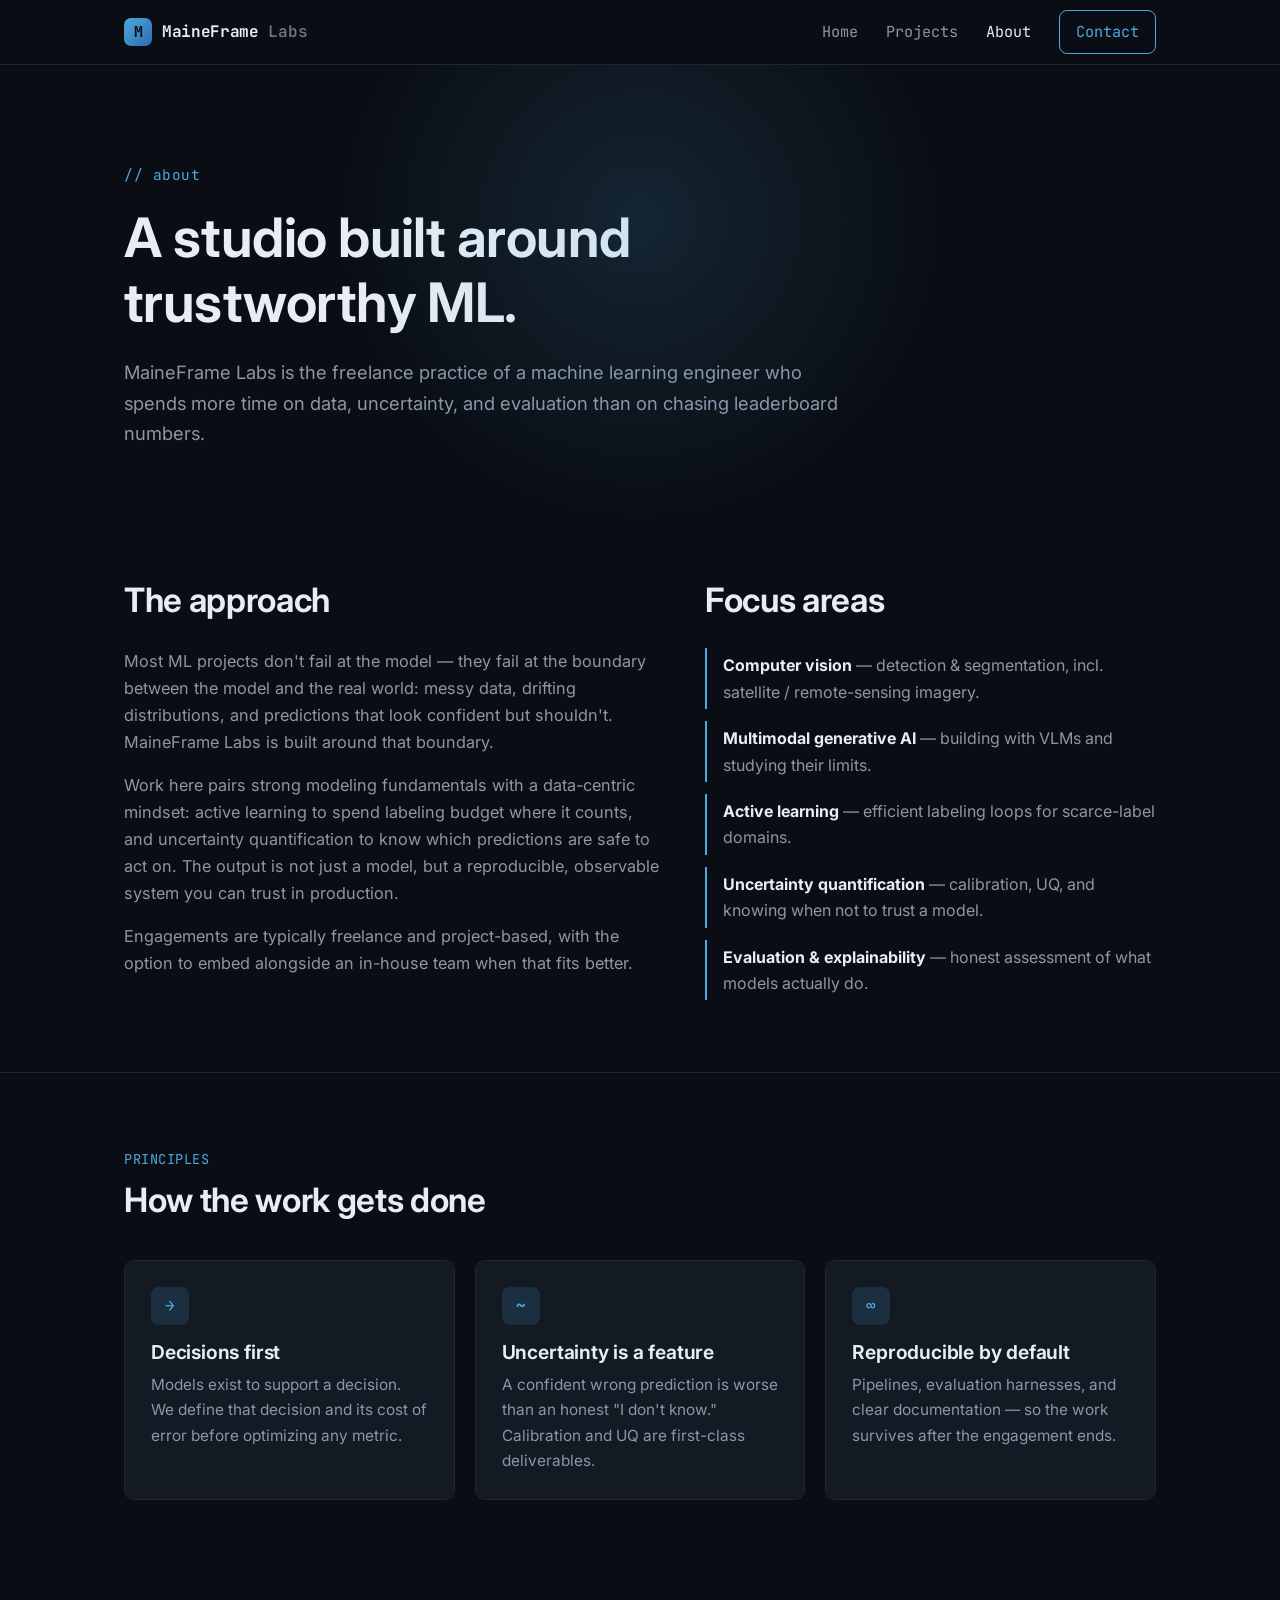
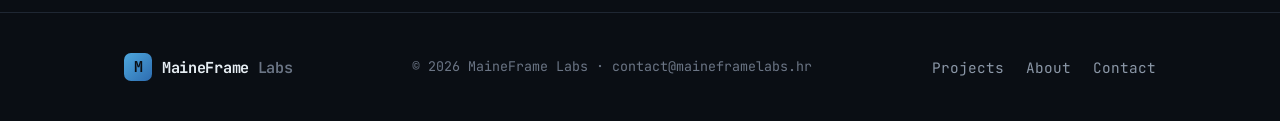
==== about.html @ 0284ba5a "Initial commit of we website" ====
<!doctype html>
<html lang="en">
<head>
  <meta charset="utf-8" />
  <meta name="viewport" content="width=device-width, initial-scale=1" />
  <title>About — MaineFrame Labs</title>
  <meta name="description" content="MaineFrame Labs is a freelance machine learning engineering studio focused on computer vision, multimodal generative AI, and data-centric AI." />
  <link rel="icon" type="image/svg+xml" href="assets/img/logo.svg" />
  <link rel="preconnect" href="https://fonts.googleapis.com" />
  <link rel="preconnect" href="https://fonts.gstatic.com" crossorigin />
  <link href="https://fonts.googleapis.com/css2?family=Inter:wght@400;500;600;700&family=JetBrains+Mono:wght@400;500;600&display=swap" rel="stylesheet" />
  <link rel="stylesheet" href="assets/css/style.css" />
</head>
<body>
  <header class="site-nav">
    <div class="container nav-inner">
      <a class="brand" href="index.html">
        <span class="logo">M</span>
        <span class="name"><b>MaineFrame</b><span> Labs</span></span>
      </a>
      <button class="nav-toggle" aria-label="Toggle navigation">Menu</button>
      <nav class="nav-links">
        <a data-page="index.html" href="index.html">Home</a>
        <a data-page="projects.html" href="projects.html">Projects</a>
        <a data-page="about.html" href="about.html">About</a>
        <a class="nav-cta" data-page="contact.html" href="contact.html">Contact</a>
      </nav>
    </div>
  </header>

  <main>
    <section class="hero">
      <div class="container">
        <span class="eyebrow">// about</span>
        <h1>A studio built around trustworthy ML.</h1>
        <p class="lead">MaineFrame Labs is the freelance practice of a machine learning engineer who spends more time on data, uncertainty, and evaluation than on chasing leaderboard numbers.</p>
      </div>
    </section>

    <section class="section" style="border-top:none; padding-top:0;">
      <div class="container">
        <div class="about-grid">
          <div>
            <h2>The approach</h2>
            <p>Most ML projects don't fail at the model — they fail at the boundary between the model and the real world: messy data, drifting distributions, and predictions that look confident but shouldn't. MaineFrame Labs is built around that boundary.</p>
            <p>Work here pairs strong modeling fundamentals with a data-centric mindset: active learning to spend labeling budget where it counts, and uncertainty quantification to know which predictions are safe to act on. The output is not just a model, but a reproducible, observable system you can trust in production.</p>
            <p>Engagements are typically freelance and project-based, with the option to embed alongside an in-house team when that fits better.</p>
          </div>
          <div>
            <h2>Focus areas</h2>
            <ul class="focus-list">
              <li><b>Computer vision</b> — detection &amp; segmentation, incl. satellite / remote-sensing imagery.</li>
              <li><b>Multimodal generative AI</b> — building with VLMs and studying their limits.</li>
              <li><b>Active learning</b> — efficient labeling loops for scarce-label domains.</li>
              <li><b>Uncertainty quantification</b> — calibration, UQ, and knowing when not to trust a model.</li>
              <li><b>Evaluation &amp; explainability</b> — honest assessment of what models actually do.</li>
            </ul>
          </div>
        </div>
      </div>
    </section>

    <section class="section">
      <div class="container">
        <div class="section-head">
          <span class="label">Principles</span>
          <h2>How the work gets done</h2>
        </div>
        <div class="grid grid-3">
          <article class="card">
            <div class="icon">→</div>
            <h3>Decisions first</h3>
            <p>Models exist to support a decision. We define that decision and its cost of error before optimizing any metric.</p>
          </article>
          <article class="card">
            <div class="icon">~</div>
            <h3>Uncertainty is a feature</h3>
            <p>A confident wrong prediction is worse than an honest "I don't know." Calibration and UQ are first-class deliverables.</p>
          </article>
          <article class="card">
            <div class="icon">∞</div>
            <h3>Reproducible by default</h3>
            <p>Pipelines, evaluation harnesses, and clear documentation — so the work survives after the engagement ends.</p>
          </article>
        </div>
      </div>
    </section>
  </main>

  <footer class="site-footer">
    <div class="container footer-inner">
      <a class="brand" href="index.html">
        <span class="logo">M</span>
        <span class="name"><b>MaineFrame</b><span> Labs</span></span>
      </a>
      <small>© <span id="year">2026</span> MaineFrame Labs · <span class="mono">contact@maineframelabs.hr</span></small>
      <nav class="footer-links">
        <a href="projects.html">Projects</a>
        <a href="about.html">About</a>
        <a href="contact.html">Contact</a>
      </nav>
    </div>
  </footer>
  <script src="assets/js/main.js"></script>
</body>
</html>
---- assets/css/style.css ----
/* MaineFrame Labs — dark/technical theme */
:root {
  --bg: #0a0e14;
  --bg-elev: #11161f;
  --bg-card: #131a24;
  --border: #1f2733;
  --text: #e6edf3;
  --text-muted: #8b97a7;
  --text-dim: #6b7585;
  --accent: #4ea8de;
  --accent-2: #7ee787;
  --accent-glow: rgba(78, 168, 222, 0.15);
  --mono: "JetBrains Mono", "SFMono-Regular", ui-monospace, Menlo, Consolas, monospace;
  --sans: "Inter", -apple-system, BlinkMacSystemFont, "Segoe UI", Roboto, Helvetica, Arial, sans-serif;
  --radius: 10px;
  --maxw: 1080px;
}

* { box-sizing: border-box; }

html { scroll-behavior: smooth; }

body {
  margin: 0;
  font-family: var(--sans);
  background: var(--bg);
  color: var(--text);
  line-height: 1.65;
  font-size: 16px;
  -webkit-font-smoothing: antialiased;
  text-rendering: optimizeLegibility;
}

a { color: var(--accent); text-decoration: none; transition: color .15s ease; }
a:hover { color: var(--accent-2); }

h1, h2, h3 { line-height: 1.2; font-weight: 650; letter-spacing: -0.01em; }
h1 { font-size: clamp(2.2rem, 5vw, 3.4rem); }
h2 { font-size: clamp(1.6rem, 3vw, 2.1rem); }
h3 { font-size: 1.2rem; }

p { color: var(--text-muted); }

code, .mono { font-family: var(--mono); }

.container { max-width: var(--maxw); margin: 0 auto; padding: 0 24px; }

/* ---------- Nav ---------- */
.site-nav {
  position: sticky;
  top: 0;
  z-index: 50;
  background: rgba(10, 14, 20, 0.8);
  backdrop-filter: blur(10px);
  border-bottom: 1px solid var(--border);
}
.nav-inner {
  display: flex;
  align-items: center;
  justify-content: space-between;
  height: 64px;
}
.brand {
  display: flex;
  align-items: center;
  gap: 10px;
  font-family: var(--mono);
  font-weight: 600;
  color: var(--text);
  letter-spacing: -0.02em;
}
.brand:hover { color: var(--text); }
.brand .logo {
  width: 28px; height: 28px;
  display: grid; place-items: center;
  background: linear-gradient(135deg, var(--accent), #2d6cb0);
  border-radius: 7px;
  font-size: 15px;
  color: #0a0e14;
  font-weight: 700;
}
.brand .name b { color: var(--text); }
.brand .name span { color: var(--text-dim); }

.nav-links { display: flex; gap: 28px; align-items: center; }
.nav-links a {
  color: var(--text-muted);
  font-size: 0.95rem;
  font-family: var(--mono);
}
.nav-links a:hover, .nav-links a.active { color: var(--text); }
.nav-cta {
  border: 1px solid var(--accent);
  padding: 8px 16px;
  border-radius: 8px;
  color: var(--accent) !important;
}
.nav-cta:hover { background: var(--accent-glow); }

.nav-toggle {
  display: none;
  background: none;
  border: 1px solid var(--border);
  border-radius: 8px;
  color: var(--text);
  padding: 8px 10px;
  cursor: pointer;
}

/* ---------- Hero ---------- */
.hero {
  padding: 96px 0 72px;
  position: relative;
  overflow: hidden;
}
.hero::before {
  content: "";
  position: absolute;
  top: -40%; left: 50%;
  transform: translateX(-50%);
  width: 700px; height: 700px;
  background: radial-gradient(circle, var(--accent-glow) 0%, transparent 60%);
  pointer-events: none;
}
.hero .eyebrow {
  font-family: var(--mono);
  color: var(--accent);
  font-size: 0.9rem;
  letter-spacing: 0.04em;
  margin-bottom: 18px;
  display: inline-block;
}
.hero h1 { max-width: 16ch; margin: 0 0 22px; }
.hero h1 .grad {
  background: linear-gradient(120deg, var(--accent), var(--accent-2));
  -webkit-background-clip: text;
  background-clip: text;
  -webkit-text-fill-color: transparent;
}
.hero p.lead {
  font-size: 1.15rem;
  max-width: 60ch;
  margin: 0 0 32px;
}
.hero-cta { display: flex; gap: 14px; flex-wrap: wrap; }

.btn {
  display: inline-flex;
  align-items: center;
  gap: 8px;
  padding: 12px 22px;
  border-radius: 9px;
  font-family: var(--mono);
  font-size: 0.95rem;
  font-weight: 500;
  border: 1px solid transparent;
  transition: all .15s ease;
  cursor: pointer;
}
.btn-primary { background: var(--accent); color: #0a0e14; }
.btn-primary:hover { background: var(--accent-2); color: #0a0e14; transform: translateY(-1px); }
.btn-ghost { border-color: var(--border); color: var(--text); }
.btn-ghost:hover { border-color: var(--accent); color: var(--accent); }

/* ---------- Sections ---------- */
.section { padding: 72px 0; border-top: 1px solid var(--border); }
.section-head { margin-bottom: 40px; }
.section-head .label {
  font-family: var(--mono);
  color: var(--accent);
  font-size: 0.85rem;
  letter-spacing: 0.04em;
  text-transform: uppercase;
}
.section-head h2 { margin: 8px 0 0; }
.section-head p { margin: 12px 0 0; max-width: 60ch; }

/* ---------- Cards ---------- */
.grid { display: grid; gap: 20px; }
.grid-3 { grid-template-columns: repeat(3, 1fr); }
.grid-2 { grid-template-columns: repeat(2, 1fr); }

.card {
  background: var(--bg-card);
  border: 1px solid var(--border);
  border-radius: var(--radius);
  padding: 26px;
  transition: border-color .15s ease, transform .15s ease;
}
.card:hover { border-color: var(--accent); transform: translateY(-2px); }
.card .icon {
  width: 38px; height: 38px;
  display: grid; place-items: center;
  border-radius: 8px;
  background: var(--accent-glow);
  color: var(--accent);
  font-family: var(--mono);
  font-weight: 700;
  margin-bottom: 16px;
}
.card h3 { margin: 0 0 8px; }
.card p { margin: 0; font-size: 0.96rem; }

.tags { display: flex; flex-wrap: wrap; gap: 8px; margin-top: 16px; }
.tag {
  font-family: var(--mono);
  font-size: 0.75rem;
  color: var(--text-muted);
  border: 1px solid var(--border);
  padding: 3px 9px;
  border-radius: 999px;
}

/* ---------- Projects ---------- */
.project {
  background: var(--bg-card);
  border: 1px solid var(--border);
  border-radius: var(--radius);
  padding: 26px;
  transition: border-color .15s ease;
}
.project:hover { border-color: var(--accent); }
.project h3 { margin: 0 0 6px; }
.project .kind {
  font-family: var(--mono);
  font-size: 0.78rem;
  color: var(--text-dim);
  letter-spacing: 0.03em;
}
.project p { margin: 12px 0 0; font-size: 0.96rem; }

.section-divider {
  display: flex;
  align-items: center;
  gap: 16px;
  margin: 56px 0 24px;
}
.section-divider .line { flex: 1; height: 1px; background: var(--border); }
.section-divider h3 {
  font-family: var(--mono);
  font-size: 0.9rem;
  color: var(--text-muted);
  letter-spacing: 0.04em;
  text-transform: uppercase;
  margin: 0;
}

.note {
  border: 1px dashed var(--border);
  border-radius: var(--radius);
  padding: 16px 20px;
  color: var(--text-dim);
  font-size: 0.9rem;
  margin-top: 28px;
}
.note .mono { color: var(--text-muted); }

/* ---------- About ---------- */
.about-grid { display: grid; grid-template-columns: 1.2fr 1fr; gap: 40px; }
.about-grid p { font-size: 1.02rem; }
.focus-list { list-style: none; padding: 0; margin: 0; display: grid; gap: 12px; }
.focus-list li {
  border-left: 2px solid var(--accent);
  padding: 4px 0 4px 16px;
  color: var(--text-muted);
}
.focus-list li b { color: var(--text); }

/* ---------- Contact ---------- */
.contact-grid { display: grid; grid-template-columns: 1fr 1fr; gap: 40px; }
.contact-card {
  background: var(--bg-card);
  border: 1px solid var(--border);
  border-radius: var(--radius);
  padding: 32px;
}
.contact-card .label {
  font-family: var(--mono);
  color: var(--accent);
  font-size: 0.85rem;
  letter-spacing: 0.04em;
}
.contact-card a.email {
  font-size: 1.4rem;
  font-family: var(--mono);
  color: var(--text);
  display: inline-block;
  margin-top: 12px;
}
.contact-card a.email:hover { color: var(--accent); }
.contact-card ul { padding-left: 18px; color: var(--text-muted); }

/* ---------- Footer ---------- */
.site-footer {
  border-top: 1px solid var(--border);
  padding: 40px 0;
  margin-top: 40px;
}
.footer-inner {
  display: flex;
  justify-content: space-between;
  align-items: center;
  flex-wrap: wrap;
  gap: 16px;
}
.site-footer .brand { font-size: 0.95rem; }
.site-footer small { color: var(--text-dim); font-family: var(--mono); }
.footer-links { display: flex; gap: 22px; }
.footer-links a { color: var(--text-muted); font-size: 0.9rem; font-family: var(--mono); }

/* ---------- Responsive ---------- */
@media (max-width: 860px) {
  .grid-3, .grid-2, .about-grid, .contact-grid { grid-template-columns: 1fr; }
  .nav-toggle { display: block; }
  .nav-links {
    position: fixed;
    top: 64px; right: 0; left: 0;
    background: var(--bg-elev);
    border-bottom: 1px solid var(--border);
    flex-direction: column;
    align-items: flex-start;
    padding: 20px 24px;
    gap: 18px;
    transform: translateY(-120%);
    transition: transform .2s ease;
  }
  .nav-links.open { transform: translateY(0); }
  .nav-links a { width: 100%; }
  .hero { padding: 64px 0 48px; }
}

@media (prefers-reduced-motion: reduce) {
  * { transition: none !important; scroll-behavior: auto !important; }
}
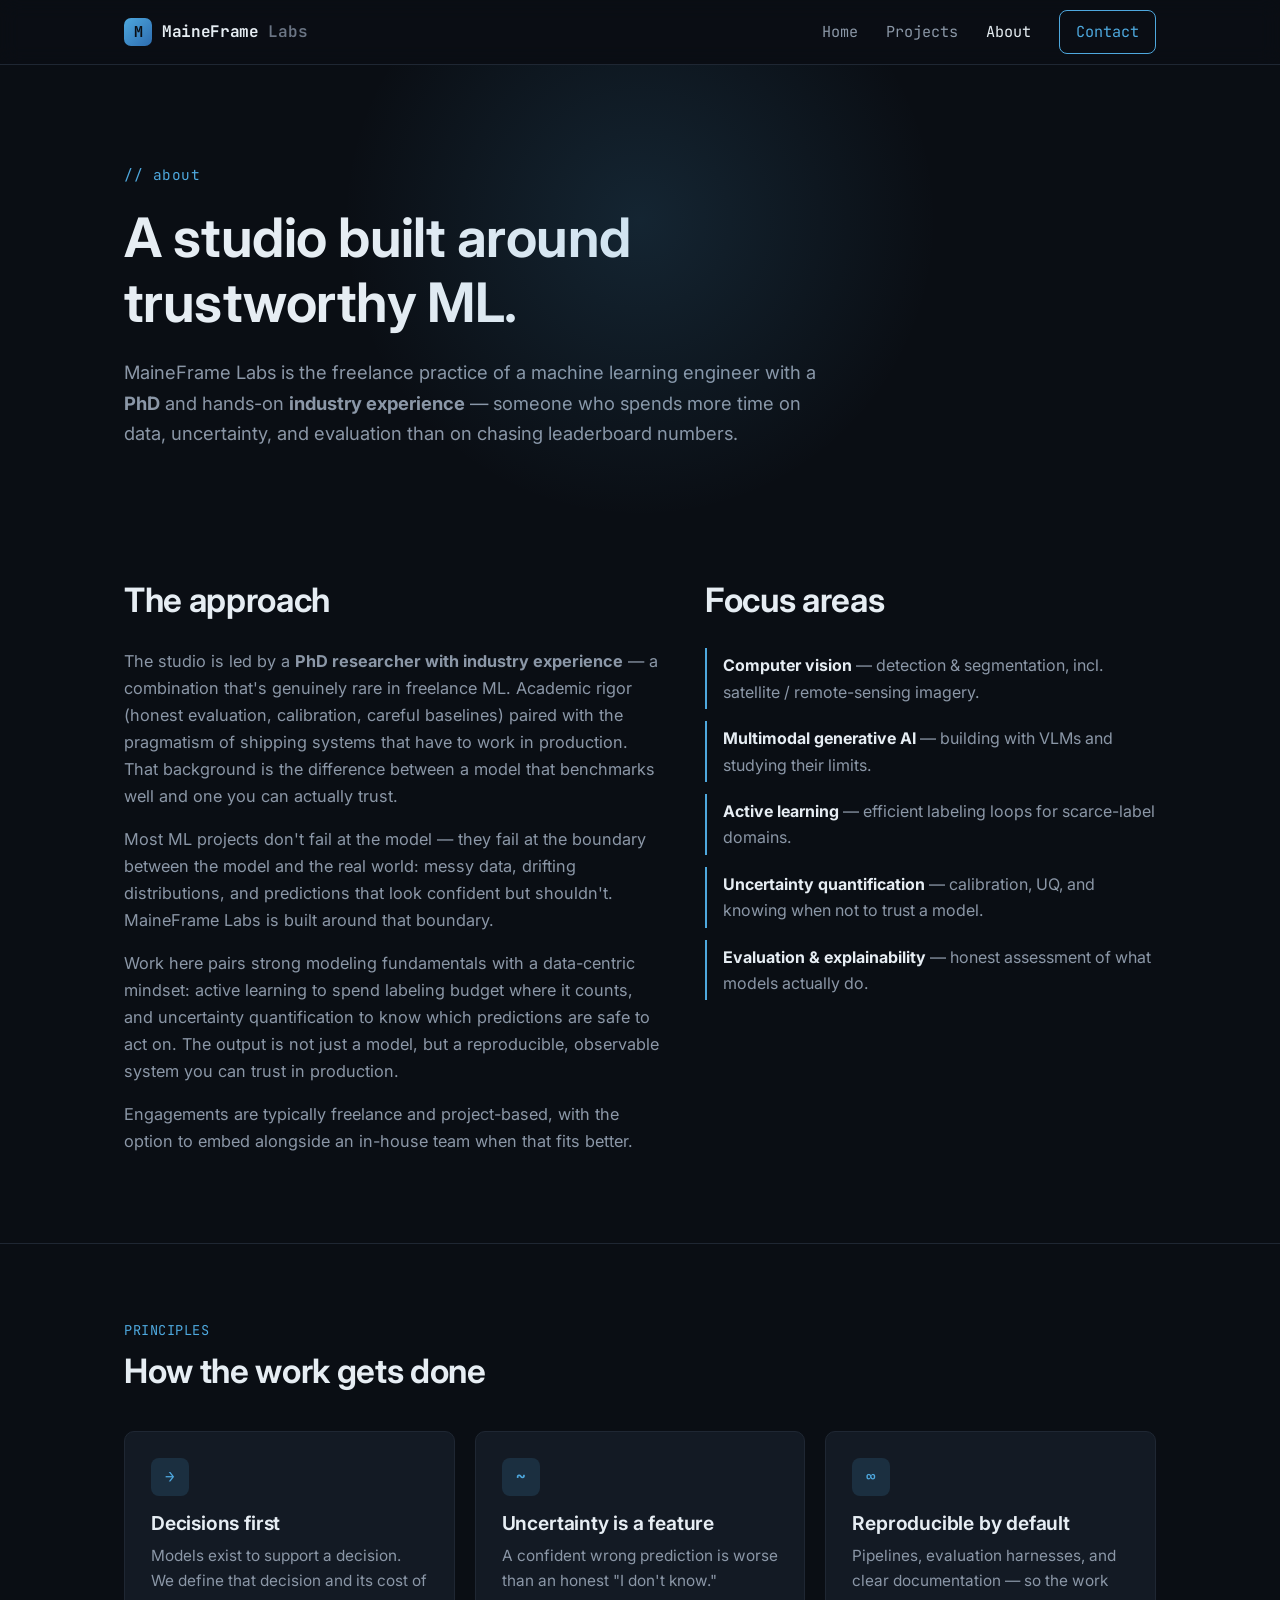
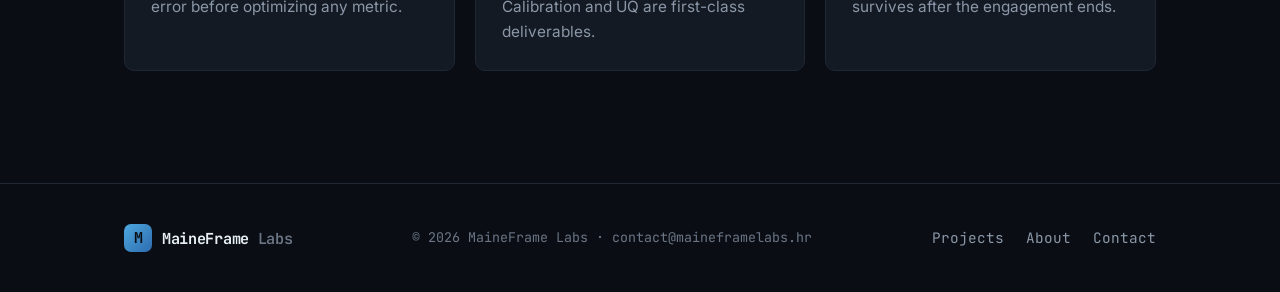
==== commit 560435b1: "Added extra stress on PhD experience as differentiator" ====
--- a/about.html
+++ b/about.html
@@ -33,7 +33,7 @@
       <div class="container">
         <span class="eyebrow">// about</span>
         <h1>A studio built around trustworthy ML.</h1>
-        <p class="lead">MaineFrame Labs is the freelance practice of a machine learning engineer who spends more time on data, uncertainty, and evaluation than on chasing leaderboard numbers.</p>
+        <p class="lead">MaineFrame Labs is the freelance practice of a machine learning engineer with a <b>PhD</b> and hands-on <b>industry experience</b> — someone who spends more time on data, uncertainty, and evaluation than on chasing leaderboard numbers.</p>
       </div>
     </section>
 
@@ -42,6 +42,7 @@
         <div class="about-grid">
           <div>
             <h2>The approach</h2>
+            <p>The studio is led by a <b>PhD researcher with industry experience</b> — a combination that's genuinely rare in freelance ML. Academic rigor (honest evaluation, calibration, careful baselines) paired with the pragmatism of shipping systems that have to work in production. That background is the difference between a model that benchmarks well and one you can actually trust.</p>
             <p>Most ML projects don't fail at the model — they fail at the boundary between the model and the real world: messy data, drifting distributions, and predictions that look confident but shouldn't. MaineFrame Labs is built around that boundary.</p>
             <p>Work here pairs strong modeling fundamentals with a data-centric mindset: active learning to spend labeling budget where it counts, and uncertainty quantification to know which predictions are safe to act on. The output is not just a model, but a reproducible, observable system you can trust in production.</p>
             <p>Engagements are typically freelance and project-based, with the option to embed alongside an in-house team when that fits better.</p>
--- a/assets/css/style.css
+++ b/assets/css/style.css
@@ -329,6 +329,147 @@
   .hero { padding: 64px 0 48px; }
 }
 
+/* ---------- Pipeline (home) ---------- */
+.pipeline {
+  display: grid;
+  grid-template-columns: repeat(4, 1fr);
+  gap: 0;
+  margin-top: 8px;
+}
+.pipeline-step {
+  position: relative;
+  padding: 24px 22px 24px 0;
+}
+.pipeline-step + .pipeline-step { padding-left: 28px; }
+.pipeline-step .num {
+  font-family: var(--mono);
+  font-size: 0.8rem;
+  color: var(--accent);
+  letter-spacing: 0.04em;
+}
+.pipeline-step h3 { margin: 8px 0 8px; font-size: 1.05rem; }
+.pipeline-step p { margin: 0; font-size: 0.92rem; }
+.pipeline-step + .pipeline-step::before {
+  content: "→";
+  position: absolute;
+  left: -10px;
+  top: 22px;
+  color: var(--border);
+  font-family: var(--mono);
+  font-size: 1.1rem;
+}
+@media (max-width: 860px) {
+  .pipeline { grid-template-columns: 1fr; gap: 8px; }
+  .pipeline-step { padding: 18px 0 18px 16px; border-left: 1px solid var(--border); }
+  .pipeline-step + .pipeline-step::before { content: ""; }
+}
+
+/* ---------- Projects hub ---------- */
+.hub-grid { display: grid; grid-template-columns: 1fr 1fr; gap: 24px; }
+.hub-card {
+  display: block;
+  background: var(--bg-card);
+  border: 1px solid var(--border);
+  border-radius: var(--radius);
+  padding: 36px;
+  transition: border-color .15s ease, transform .15s ease;
+  color: var(--text);
+}
+.hub-card:hover { border-color: var(--accent); transform: translateY(-2px); color: var(--text); }
+.hub-card .label {
+  font-family: var(--mono);
+  font-size: 0.85rem;
+  color: var(--accent);
+  letter-spacing: 0.04em;
+}
+.hub-card h2 { margin: 10px 0 12px; font-size: 1.6rem; }
+.hub-card p { margin: 0 0 18px; }
+.hub-card .more { font-family: var(--mono); font-size: 0.9rem; color: var(--accent); }
+.hub-card:hover .more { color: var(--accent-2); }
+@media (max-width: 860px) { .hub-grid { grid-template-columns: 1fr; } }
+
+/* ---------- Large entries (client work + writing index) ---------- */
+.entries { display: grid; gap: 28px; }
+.entry {
+  display: grid;
+  grid-template-columns: 280px 1fr;
+  gap: 28px;
+  background: var(--bg-card);
+  border: 1px solid var(--border);
+  border-radius: var(--radius);
+  padding: 24px;
+  transition: border-color .15s ease;
+}
+.entry:hover { border-color: var(--accent); }
+.entry .kind {
+  font-family: var(--mono);
+  font-size: 0.78rem;
+  color: var(--text-dim);
+  letter-spacing: 0.03em;
+}
+.entry h3 { margin: 6px 0 10px; font-size: 1.25rem; }
+.entry p { margin: 0 0 14px; }
+.entry .body { display: flex; flex-direction: column; }
+.entry .body .more {
+  font-family: var(--mono);
+  font-size: 0.88rem;
+  color: var(--accent);
+  margin-top: auto;
+}
+.entry .body .more:hover { color: var(--accent-2); }
+@media (max-width: 760px) {
+  .entry { grid-template-columns: 1fr; }
+  .media { min-height: 160px; }
+}
+
+/* ---------- Media placeholder ---------- */
+.media {
+  min-height: 200px;
+  border: 1px solid var(--border);
+  border-radius: 8px;
+  background:
+    linear-gradient(135deg, rgba(78,168,222,0.06), rgba(126,231,135,0.04)),
+    repeating-linear-gradient(45deg, transparent 0 10px, rgba(255,255,255,0.015) 10px 20px);
+  display: grid;
+  place-items: center;
+  color: var(--text-dim);
+  font-family: var(--mono);
+  font-size: 0.78rem;
+  text-align: center;
+  padding: 12px;
+}
+.media span { opacity: 0.7; }
+
+/* ---------- Article ---------- */
+.article-head { margin-bottom: 28px; }
+.article-head .meta {
+  font-family: var(--mono);
+  font-size: 0.85rem;
+  color: var(--text-dim);
+  display: flex;
+  gap: 14px;
+  flex-wrap: wrap;
+}
+.article-head .meta .dot { color: var(--border); }
+.article-head h1 { margin: 14px 0 16px; }
+.article-body { max-width: 72ch; }
+.article-body p { font-size: 1.02rem; }
+.article-body h2 { margin: 36px 0 12px; font-size: 1.3rem; }
+.article-body h3 { margin: 26px 0 10px; }
+.article-body ul { color: var(--text-muted); padding-left: 20px; }
+.article-body ul li { margin: 6px 0; }
+.article-body .media { margin: 24px 0; min-height: 220px; }
+.back-link {
+  display: inline-flex;
+  align-items: center;
+  gap: 8px;
+  font-family: var(--mono);
+  font-size: 0.88rem;
+  color: var(--text-muted);
+  margin-bottom: 24px;
+}
+.back-link:hover { color: var(--accent); }
+
 @media (prefers-reduced-motion: reduce) {
   * { transition: none !important; scroll-behavior: auto !important; }
 }
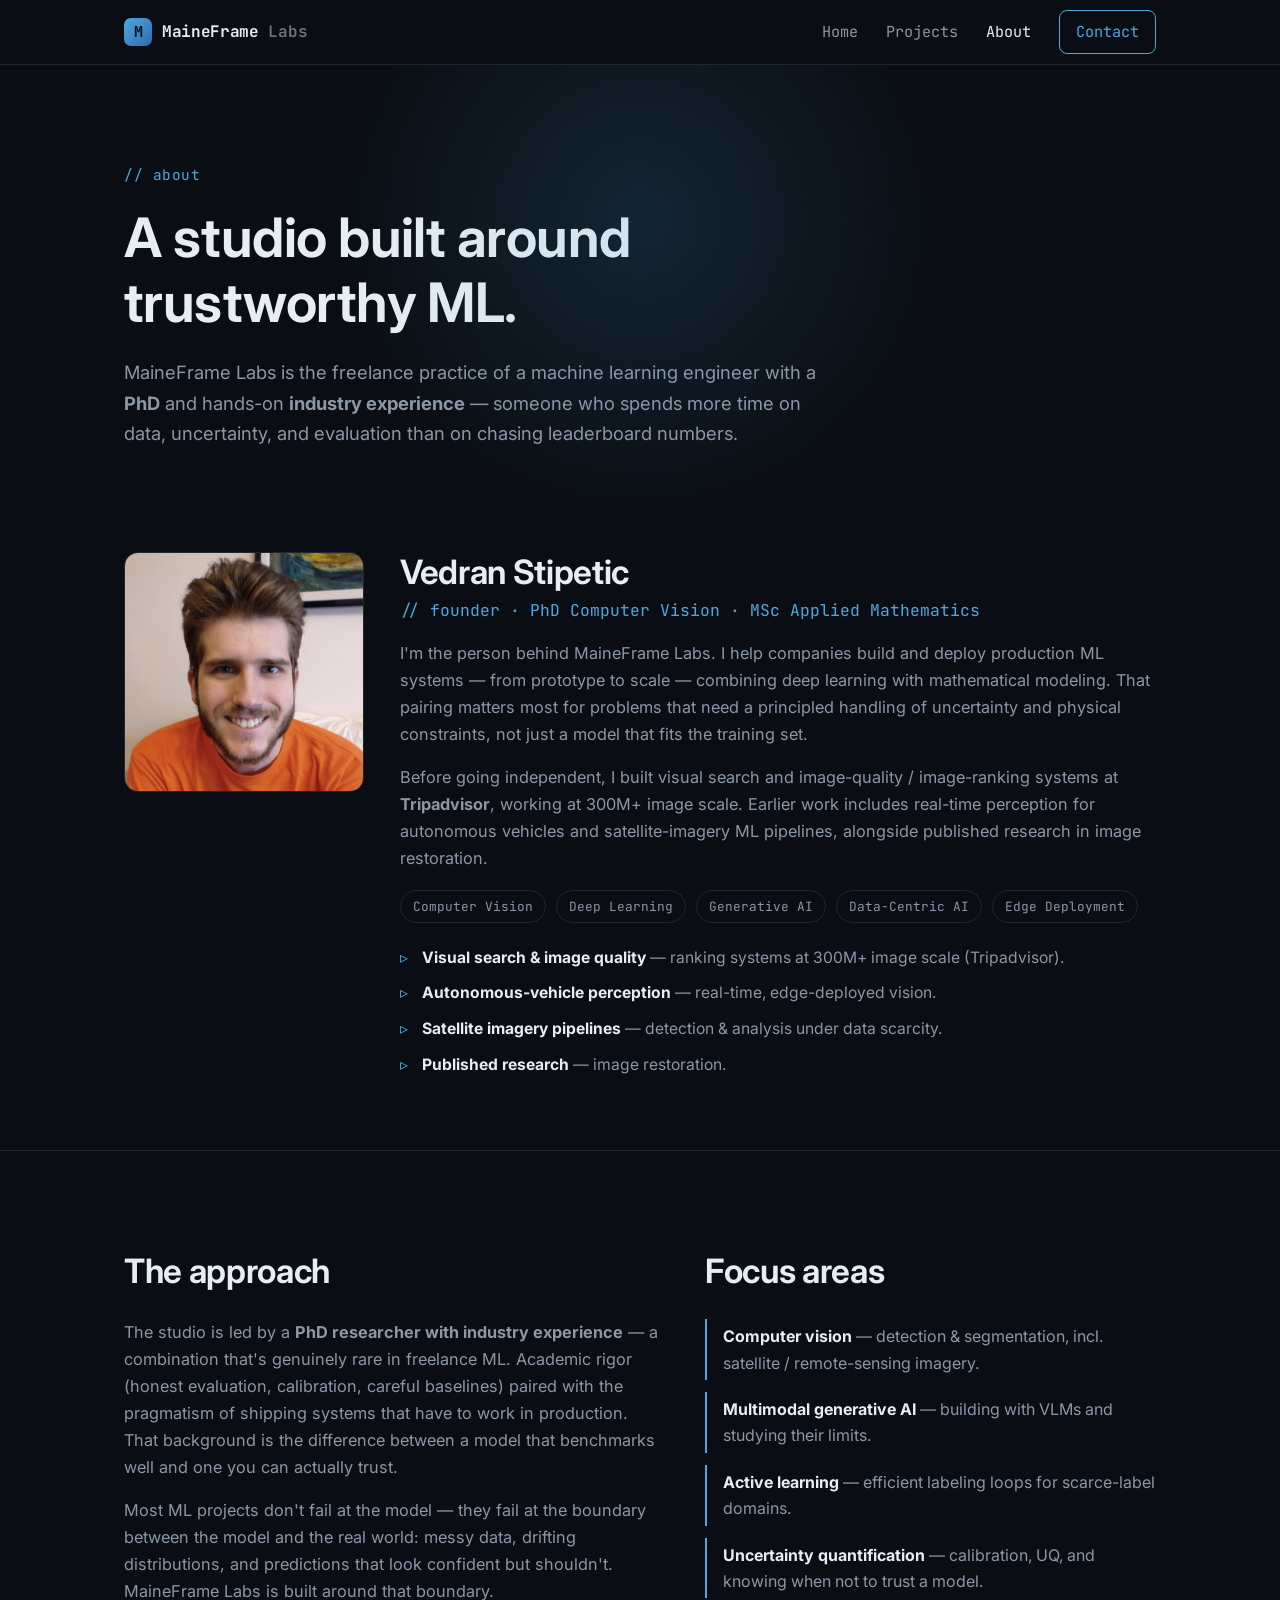
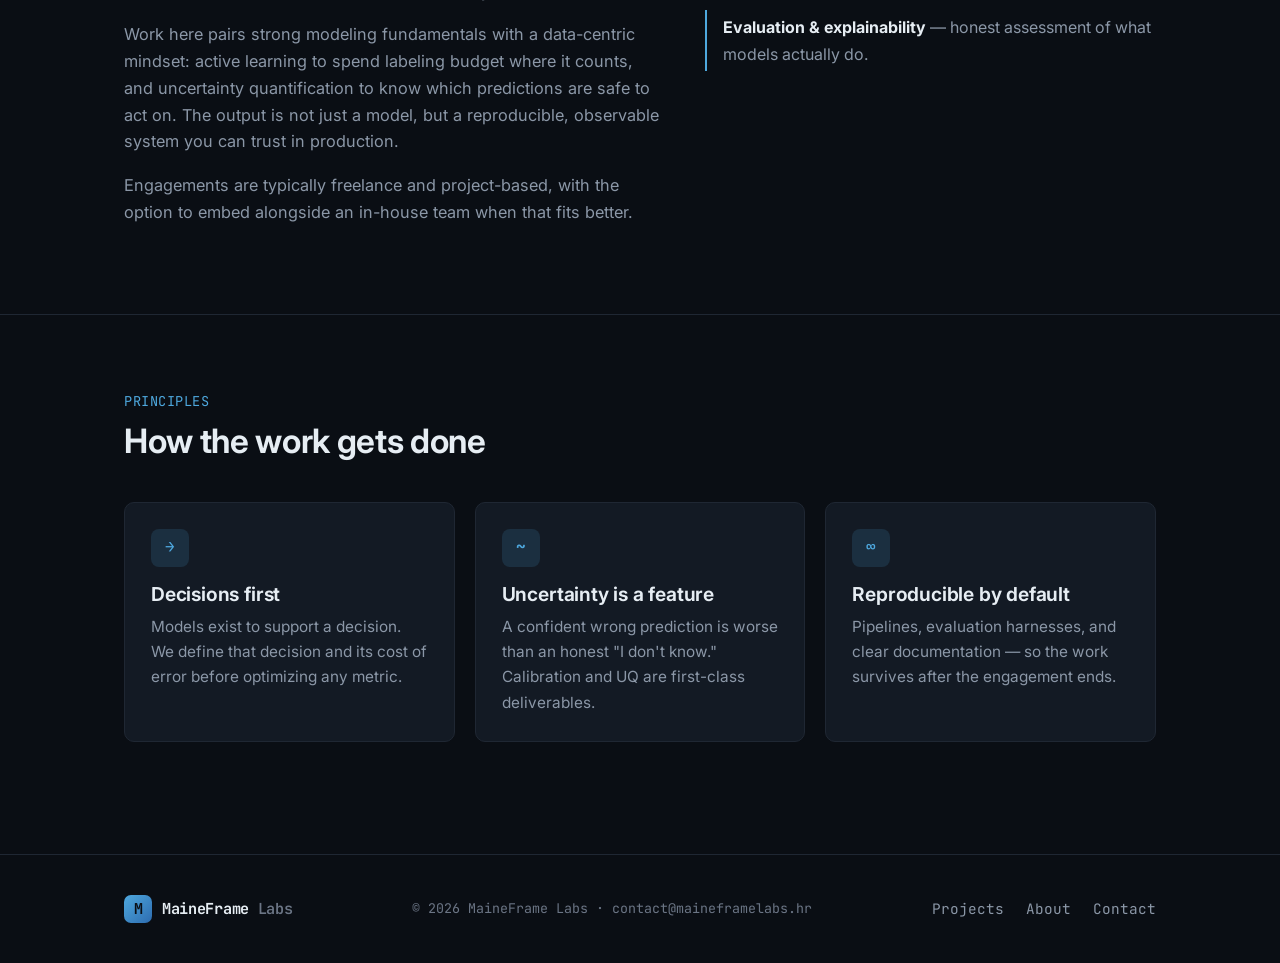
==== commit 5bf81567: "Added personal touch to about section" ====
--- a/about.html
+++ b/about.html
@@ -38,6 +38,33 @@
     </section>
 
     <section class="section" style="border-top:none; padding-top:0;">
+      <div class="container">
+        <div class="founder">
+          <img class="photo" src="assets/img/vedran-stipetic.jpg" alt="Vedran Stipetic, founder of MaineFrame Labs" width="240" height="240" />
+          <div class="bio">
+            <h2>Vedran Stipetic</h2>
+            <p class="title">// founder · PhD Computer Vision · MSc Applied Mathematics</p>
+            <p>I'm the person behind MaineFrame Labs. I help companies build and deploy production ML systems — from prototype to scale — combining deep learning with mathematical modeling. That pairing matters most for problems that need a principled handling of uncertainty and physical constraints, not just a model that fits the training set.</p>
+            <p>Before going independent, I built visual search and image-quality / image-ranking systems at <b>Tripadvisor</b>, working at 300M+ image scale. Earlier work includes real-time perception for autonomous vehicles and satellite-imagery ML pipelines, alongside published research in image restoration.</p>
+            <ul class="creds">
+              <li>Computer Vision</li>
+              <li>Deep Learning</li>
+              <li>Generative AI</li>
+              <li>Data-Centric AI</li>
+              <li>Edge Deployment</li>
+            </ul>
+            <ul class="track-record">
+              <li><b>Visual search &amp; image quality</b> — ranking systems at 300M+ image scale (Tripadvisor).</li>
+              <li><b>Autonomous-vehicle perception</b> — real-time, edge-deployed vision.</li>
+              <li><b>Satellite imagery pipelines</b> — detection &amp; analysis under data scarcity.</li>
+              <li><b>Published research</b> — image restoration.</li>
+            </ul>
+          </div>
+        </div>
+      </div>
+    </section>
+
+    <section class="section">
       <div class="container">
         <div class="about-grid">
           <div>
--- a/assets/css/style.css
+++ b/assets/css/style.css
@@ -265,6 +265,71 @@
   color: var(--text-muted);
 }
 .focus-list li b { color: var(--text); }
+
+/* ---------- Founder / personal ---------- */
+.founder {
+  display: grid;
+  grid-template-columns: 240px 1fr;
+  gap: 36px;
+  align-items: start;
+}
+.founder .photo {
+  width: 240px;
+  height: 240px;
+  border-radius: 14px;
+  object-fit: cover;
+  border: 1px solid var(--border);
+  background: var(--bg-card);
+  filter: grayscale(0.15);
+}
+.founder h2 { margin: 0 0 4px; }
+.founder .title {
+  font-family: var(--mono);
+  color: var(--accent);
+  font-size: 0.9rem;
+  margin: 0 0 16px;
+}
+.founder .bio p { font-size: 1.02rem; }
+.founder .creds {
+  display: flex;
+  flex-wrap: wrap;
+  gap: 10px;
+  margin: 18px 0 0;
+  list-style: none;
+  padding: 0;
+}
+.founder .creds li {
+  font-family: var(--mono);
+  font-size: 0.8rem;
+  color: var(--text-muted);
+  border: 1px solid var(--border);
+  border-radius: 999px;
+  padding: 5px 12px;
+}
+.track-record {
+  margin: 22px 0 0;
+  padding: 0;
+  list-style: none;
+  display: grid;
+  gap: 10px;
+}
+.track-record li {
+  position: relative;
+  padding-left: 22px;
+  color: var(--text-muted);
+  font-size: 0.98rem;
+}
+.track-record li::before {
+  content: "▹";
+  position: absolute;
+  left: 0;
+  color: var(--accent);
+}
+.track-record li b { color: var(--text); }
+@media (max-width: 760px) {
+  .founder { grid-template-columns: 1fr; }
+  .founder .photo { width: 160px; height: 160px; }
+}
 
 /* ---------- Contact ---------- */
 .contact-grid { display: grid; grid-template-columns: 1fr 1fr; gap: 40px; }
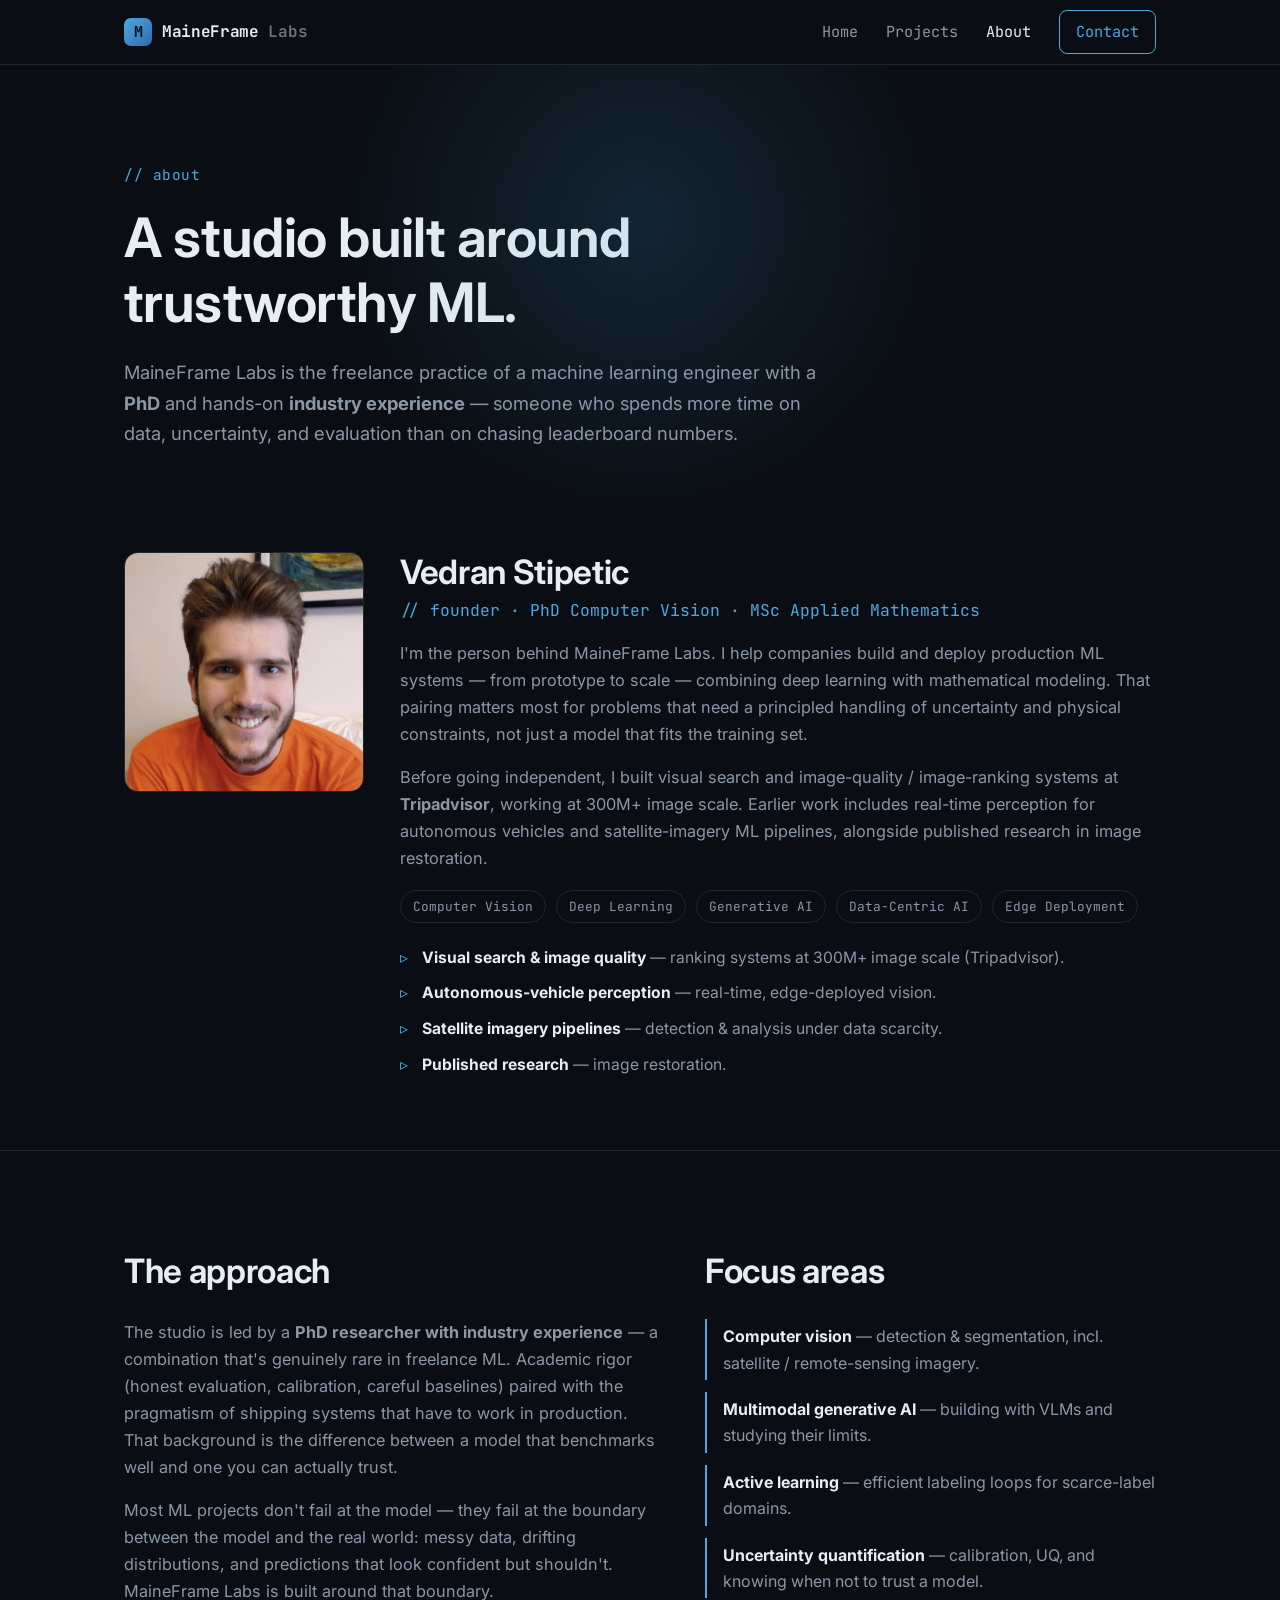
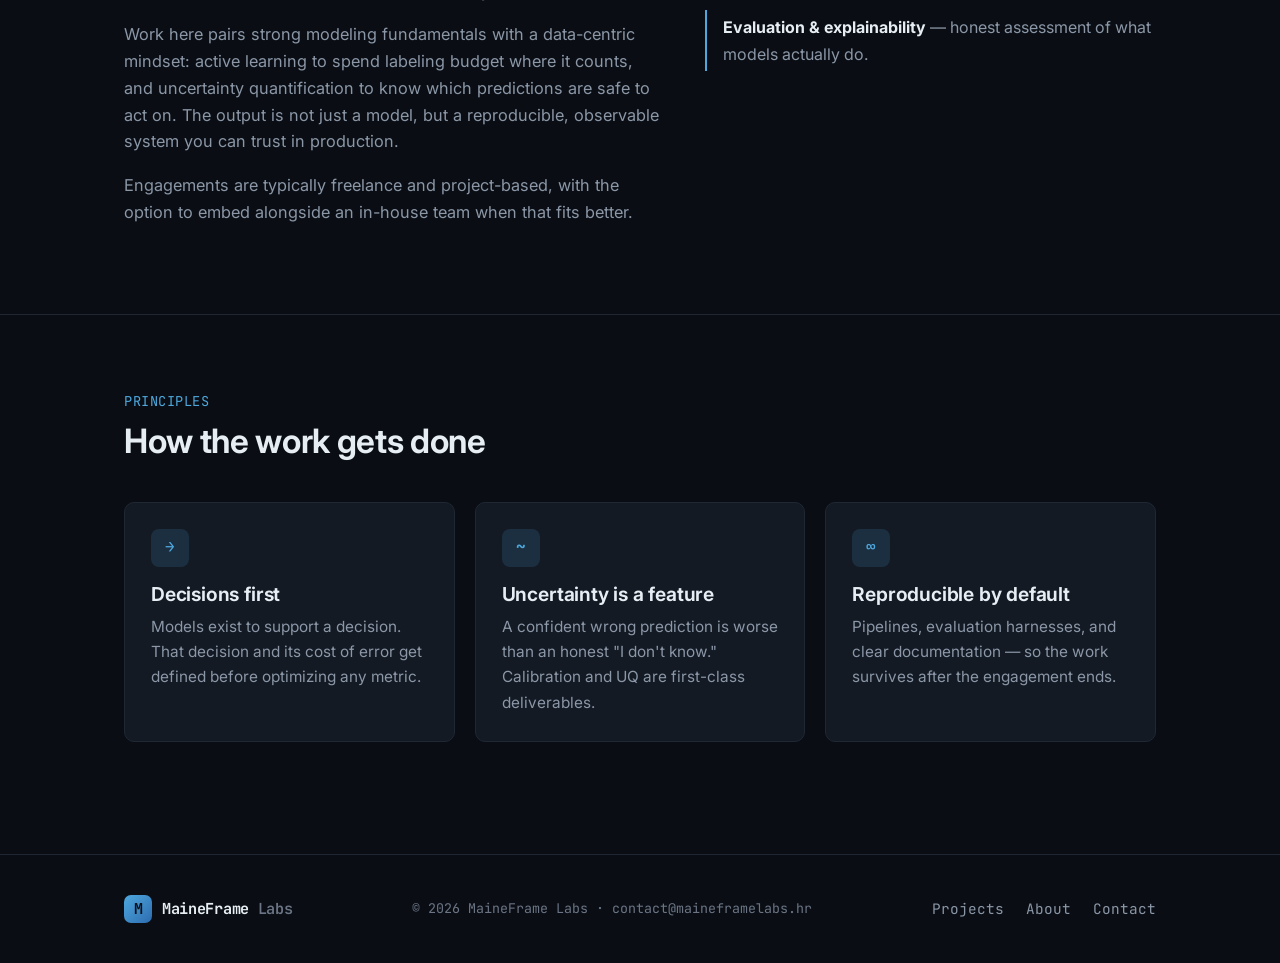
==== commit f03f13db: "Switched to singular instead of plural" ====
--- a/about.html
+++ b/about.html
@@ -98,7 +98,7 @@
           <article class="card">
             <div class="icon">→</div>
             <h3>Decisions first</h3>
-            <p>Models exist to support a decision. We define that decision and its cost of error before optimizing any metric.</p>
+            <p>Models exist to support a decision. That decision and its cost of error get defined before optimizing any metric.</p>
           </article>
           <article class="card">
             <div class="icon">~</div>
